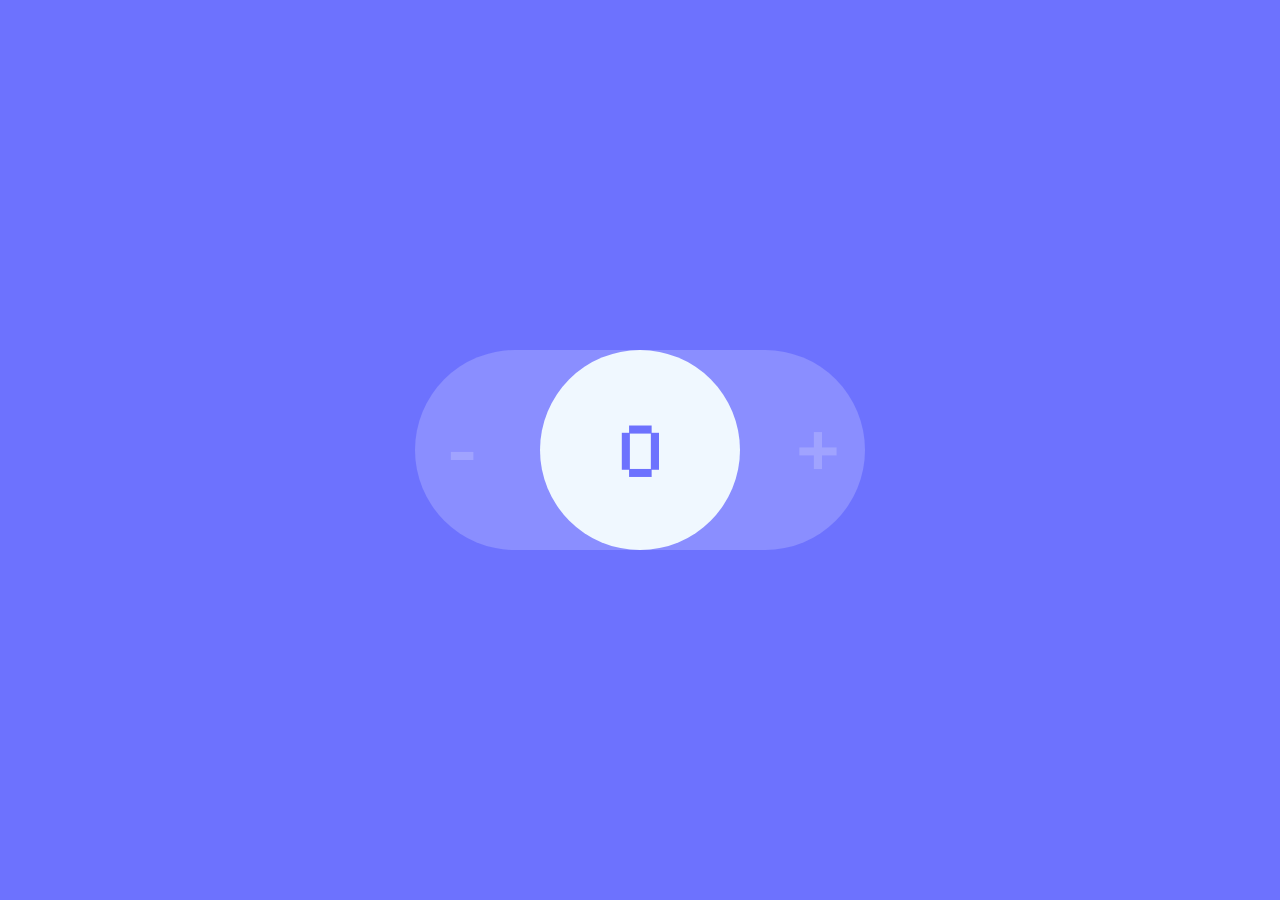
==== index.html @ d8276f0e "Modifica Totale Utilizzo classi Bootstrap per snellire index.html, modifico css + responsive all dev" ====
<!DOCTYPE html>
<html lang="en">
<head>
    <meta charset="UTF-8">
    <meta name="viewport" content="width=device-width, initial-scale=1.0">
    <link href="https://cdn.jsdelivr.net/npm/bootstrap@5.0.2/dist/css/bootstrap.min.css" rel="stylesheet" integrity="sha384-EVSTQN3/azprG1Anm3QDgpJLIm9Nao0Yz1ztcQTwFspd3yD65VohhpuuCOmLASjC" crossorigin="anonymous">
    <link rel="stylesheet" href="./css/style.css">
    <link rel="preconnect" href="https://fonts.googleapis.com">
    <link rel="preconnect" href="https://fonts.gstatic.com" crossorigin>
    <link href="https://fonts.googleapis.com/css2?family=Pixelify+Sans&display=swap" rel="stylesheet">
    <title>Counter</title>
</head>

<body>
    
    <div class="container-fluid">
        <div class="row">
            <div class="col-12">
                <div class="box">
                    <div class="row" id="myRowDue">
                        
                        <div class="col-md-3" id="colTasto">
                            <button id="meno">-</button>
                        </div>
                        <div class="col-md-6" id="colCerchio">
                            <p id="counter">0</p>
                        </div>
                        <div class="col-md-3 tastoPiu" id="colTasto">
                            <button id="piu">+</button>
                        </div>
                    </div>
                </div>
            </div>
        </div>
    </div>

    <script src="https://cdn.jsdelivr.net/npm/bootstrap@5.0.2/dist/js/bootstrap.bundle.min.js" integrity="sha384-MrcW6ZMFYlzcLA8Nl+NtUVF0sA7MsXsP1UyJoMp4YLEuNSfAP+JcXn/tWtIaxVXM" crossorigin="anonymous"></script>
    <script src="./js/index.js"></script>

</body>

</html>
---- css/style.css ----
body{
    background-color: #6d72fe;
    font-family: 'Pixelify Sans', sans-serif;
}

.container-fluid{
    height: 100vh;
    display: flex;
    flex-direction: column;
    justify-content: center;
    align-items: center;
}

.col-12{
    text-align: center;
    
}

.box{
    background-color: #8a8eff;
    width: 450px;
    height: 200px;
    border-radius: 110px 110px 110px 110px;
}

#colTasto{
    display: flex;
    flex-direction: column;
    justify-content: center; 
    height: 200px; 
}

#colCerchio{
    display: flex;
    flex-direction: column;
    justify-content: center; 
    align-items: center;
}

button{
    font-size: larger;
    color: #A0A3FF;
    background: transparent;
    border-color: transparent;
    font-size: 80px;
}

button:hover{
    color: aliceblue;
}

#counter{
    border-radius: 50%;
    width: 200px;
    height: 200px;
    background-color: aliceblue;
    display: flex;
    flex-direction: column;
    justify-content: center; 
    font-size: 80px;
    color: #6d72fe;
}


@media only screen and (max-width: 790px) {
    .row>* {
        width: auto!important;
        
    }

    #myRowDue{
        justify-content: center;
    }
}   

@media only screen and (max-width: 390px) {

    .row{
        height: 130px;
    }

    #counter{
        height: 130px;
        width: 130px;
    }

    .box{
        width: 350px;
        height: 130px;
    }

    #colCerchio{
        display: flex;
        justify-content: flex-start;
    }

    #colTasto{
        display: flex;
        justify-content: flex-start;
    }

    .tastoPiu{
        padding-left: 2px!important;
        padding-right: 0px!important;
    }
}
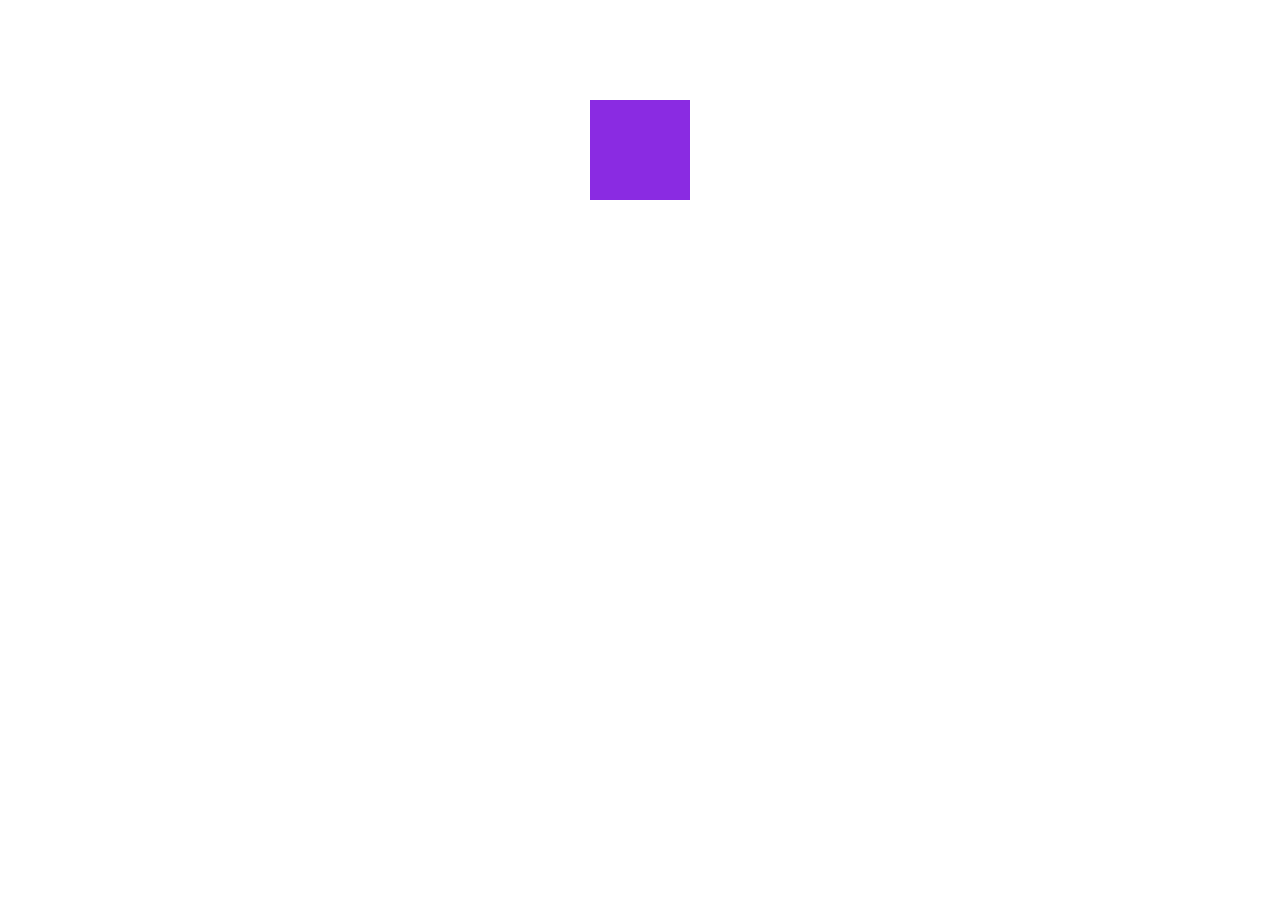
==== commit ba79b3a7: "Responsive Test purple square creo un quadrato per capire il funzionamento responsive su iphone" ====
--- a/index.html
+++ b/index.html
@@ -12,27 +12,41 @@
 </head>
 
 <body>
+
+    <div class="container">
+        <div class="row">
+            <div class="col"></div>
+            <div class="col">
+                <div class="container" id="box">
+
+                </div>
+            </div>
+            <div class="col"></div>
+        </div>
+    </div>
     
-    <div class="container-fluid">
+    <!-- <div class="container-fluid">
         <div class="row">
-            <div class="col-12">
+            <div class="col"></div>
+            <div class="col">
                 <div class="box">
                     <div class="row" id="myRowDue">
                         
-                        <div class="col-md-3" id="colTasto">
+                        <div class="col-3 col-md-3" id="colTasto">
                             <button id="meno">-</button>
                         </div>
-                        <div class="col-md-6" id="colCerchio">
+                        <div class="col-6 col-md-6" id="colCerchio">
                             <p id="counter">0</p>
                         </div>
-                        <div class="col-md-3 tastoPiu" id="colTasto">
+                        <div class="col-3 col-md-3 tastoPiu" id="colTasto">
                             <button id="piu">+</button>
                         </div>
                     </div>
                 </div>
             </div>
+            <div class="col"></div>
         </div>
-    </div>
+    </div> -->
 
     <script src="https://cdn.jsdelivr.net/npm/bootstrap@5.0.2/dist/js/bootstrap.bundle.min.js" integrity="sha384-MrcW6ZMFYlzcLA8Nl+NtUVF0sA7MsXsP1UyJoMp4YLEuNSfAP+JcXn/tWtIaxVXM" crossorigin="anonymous"></script>
     <script src="./js/index.js"></script>
--- a/css/style.css
+++ b/css/style.css
@@ -1,4 +1,4 @@
-body{
+/* body{
     background-color: #6d72fe;
     font-family: 'Pixelify Sans', sans-serif;
 }
@@ -11,7 +11,7 @@
     align-items: center;
 }
 
-.col-12{
+.col{
     text-align: center;
     
 }
@@ -73,7 +73,7 @@
     }
 }   
 
-@media only screen and (max-width: 390px) {
+@media only screen and (max-width: 414px) {
 
     .row{
         height: 130px;
@@ -107,4 +107,47 @@
 
 
 
+@media only screen and (max-width: 414px) and (-webkit-device-pixel-ratio: 3){
 
+    .row{
+        height: 130px;
+    }
+
+    #counter{
+        height: 130px;
+        width: 130px;
+    }
+
+    .box{
+        width: 350px;
+        height: 130px;
+    }
+
+    #colCerchio{
+        display: flex;
+        justify-content: flex-start;
+    }
+
+    #colTasto{
+        display: flex;
+        justify-content: flex-start;
+    }
+
+    .tastoPiu{
+        padding-left: 2px!important;
+        padding-right: 0px!important;
+    }
+} 
+ */
+
+
+#box{
+    height: 100px;
+    width: 100px;
+    margin-top: 100px;
+    background-color: blueviolet;
+}
+
+
+
+
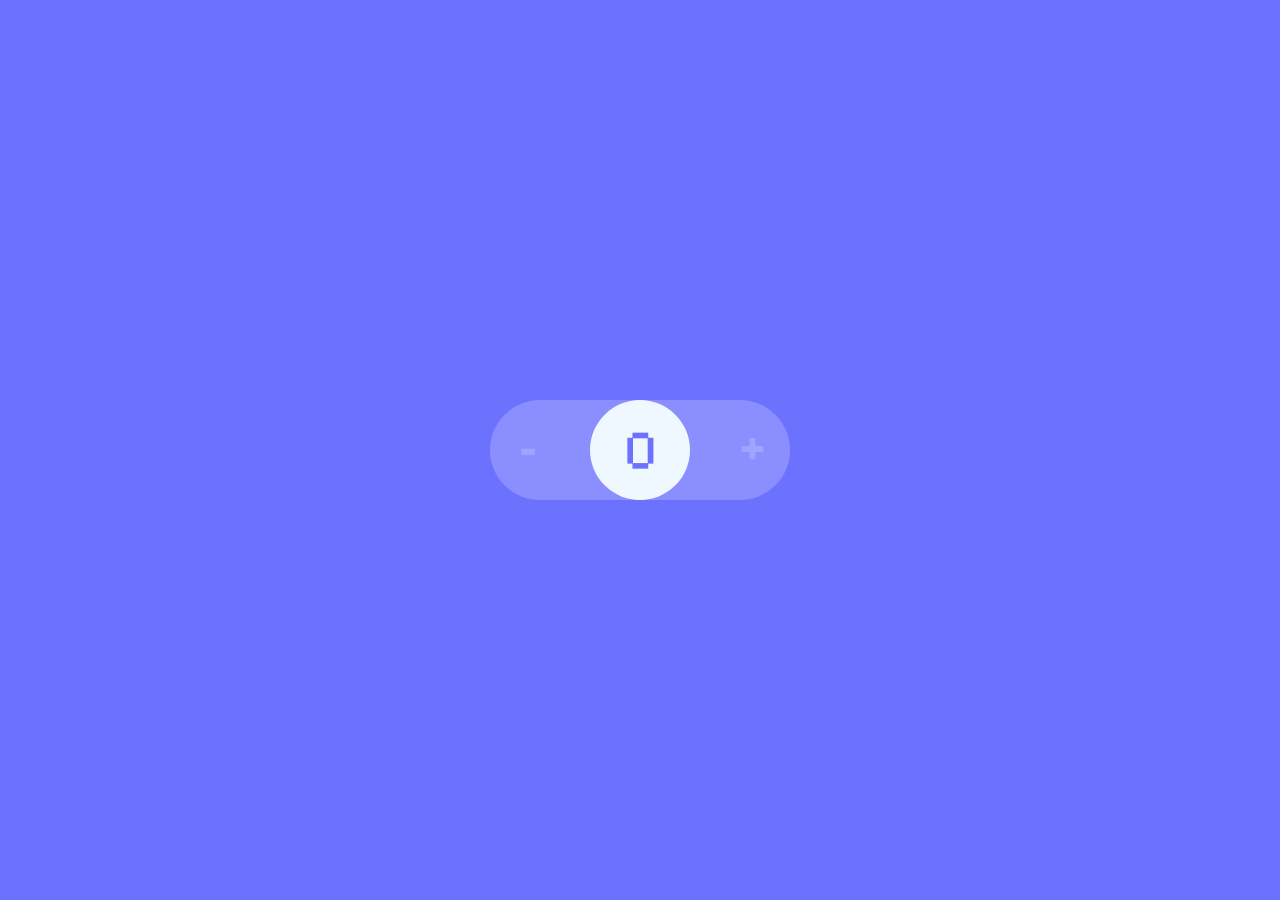
==== commit 8736b0cc: "Responsive Completo Codice html css rivisto" ====
--- a/index.html
+++ b/index.html
@@ -16,29 +16,16 @@
     <div class="container">
         <div class="row">
             <div class="col"></div>
-            <div class="col">
+            <div class="col" id="colBox">
                 <div class="container" id="box">
-
-                </div>
-            </div>
-            <div class="col"></div>
-        </div>
-    </div>
-    
-    <!-- <div class="container-fluid">
-        <div class="row">
-            <div class="col"></div>
-            <div class="col">
-                <div class="box">
-                    <div class="row" id="myRowDue">
-                        
-                        <div class="col-3 col-md-3" id="colTasto">
+                    <div class="row">
+                        <div class="col-3" id="colTasto">
                             <button id="meno">-</button>
                         </div>
-                        <div class="col-6 col-md-6" id="colCerchio">
+                        <div class="col-6" id="colCerchio">
                             <p id="counter">0</p>
                         </div>
-                        <div class="col-3 col-md-3 tastoPiu" id="colTasto">
+                        <div class="col-3 tastoPiu" id="colTasto">
                             <button id="piu">+</button>
                         </div>
                     </div>
@@ -46,7 +33,9 @@
             </div>
             <div class="col"></div>
         </div>
-    </div> -->
+    </div>
+    
+
 
     <script src="https://cdn.jsdelivr.net/npm/bootstrap@5.0.2/dist/js/bootstrap.bundle.min.js" integrity="sha384-MrcW6ZMFYlzcLA8Nl+NtUVF0sA7MsXsP1UyJoMp4YLEuNSfAP+JcXn/tWtIaxVXM" crossorigin="anonymous"></script>
     <script src="./js/index.js"></script>
--- a/css/style.css
+++ b/css/style.css
@@ -1,153 +1,72 @@
-/* body{
+
+body{
     background-color: #6d72fe;
     font-family: 'Pixelify Sans', sans-serif;
 }
 
-.container-fluid{
-    height: 100vh;
+
+#box{
+    height: 100px;
+    width: 300px;
     display: flex;
     flex-direction: column;
-    justify-content: center;
-    align-items: center;
-}
-
-.col{
-    text-align: center;
-    
-}
-
-.box{
+    justify-content: center; 
     background-color: #8a8eff;
-    width: 450px;
-    height: 200px;
     border-radius: 110px 110px 110px 110px;
 }
 
-#colTasto{
-    display: flex;
-    flex-direction: column;
-    justify-content: center; 
-    height: 200px; 
+.tastoPiu{
+    text-align: end;
 }
 
 #colCerchio{
+    text-align: center;
     display: flex;
-    flex-direction: column;
     justify-content: center; 
-    align-items: center;
 }
 
 button{
-    font-size: larger;
+    font-size: 280%;
     color: #A0A3FF;
     background: transparent;
     border-color: transparent;
-    font-size: 80px;
+    font-weight: bold;
 }
 
 button:hover{
     color: aliceblue;
 }
 
+
 #counter{
     border-radius: 50%;
-    width: 200px;
-    height: 200px;
+    width: 100px;
+    height: 100px;
     background-color: aliceblue;
     display: flex;
     flex-direction: column;
     justify-content: center; 
-    font-size: 80px;
+    font-size: 350%;
     color: #6d72fe;
 }
 
+p {
+    margin-top: 0;
+    margin-bottom: 0rem;
+}
 
-@media only screen and (max-width: 790px) {
-    .row>* {
-        width: auto!important;
-        
-    }
+#colTasto{
+    display: flex;
+    justify-content: center; 
+}
 
-    #myRowDue{
-        justify-content: center;
-    }
-}   
-
-@media only screen and (max-width: 414px) {
-
-    .row{
-        height: 130px;
-    }
-
-    #counter{
-        height: 130px;
-        width: 130px;
-    }
-
-    .box{
-        width: 350px;
-        height: 130px;
-    }
-
-    #colCerchio{
-        display: flex;
-        justify-content: flex-start;
-    }
-
-    #colTasto{
-        display: flex;
-        justify-content: flex-start;
-    }
-
-    .tastoPiu{
-        padding-left: 2px!important;
-        padding-right: 0px!important;
-    }
-} 
-
-
-
-@media only screen and (max-width: 414px) and (-webkit-device-pixel-ratio: 3){
-
-    .row{
-        height: 130px;
-    }
-
-    #counter{
-        height: 130px;
-        width: 130px;
-    }
-
-    .box{
-        width: 350px;
-        height: 130px;
-    }
-
-    #colCerchio{
-        display: flex;
-        justify-content: flex-start;
-    }
-
-    #colTasto{
-        display: flex;
-        justify-content: flex-start;
-    }
-
-    .tastoPiu{
-        padding-left: 2px!important;
-        padding-right: 0px!important;
-    }
-} 
- */
-
-
-#box{
-    height: 100px;
-    width: 100px;
-    margin-top: 100px;
-    background-color: blueviolet;
+#colBox{
+    height: 100vh;
+    display: flex;
+    align-items: center;
 }
 
 
 
 
+
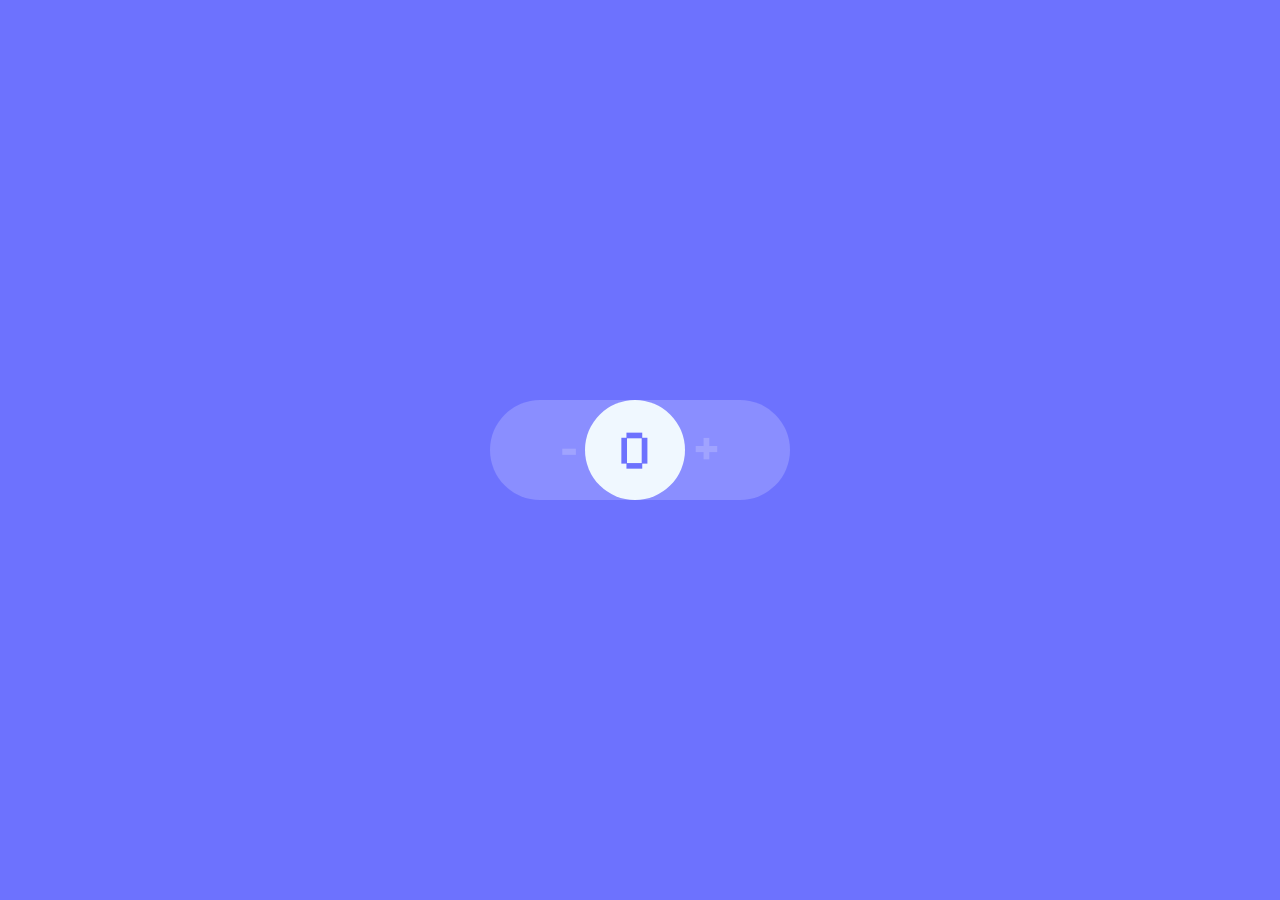
==== commit 2aa38db2: "html + css + js DOM change" ====
--- a/index.html
+++ b/index.html
@@ -8,35 +8,14 @@
     <link rel="preconnect" href="https://fonts.googleapis.com">
     <link rel="preconnect" href="https://fonts.gstatic.com" crossorigin>
     <link href="https://fonts.googleapis.com/css2?family=Pixelify+Sans&display=swap" rel="stylesheet">
+    <link rel="icon" type="image/x-icon" href="./img/favicon-counter.png">
     <title>Counter</title>
 </head>
 
 <body>
 
-    <div class="container">
-        <div class="row">
-            <div class="col"></div>
-            <div class="col" id="colBox">
-                <div class="container" id="box">
-                    <div class="row">
-                        <div class="col-3" id="colTasto">
-                            <button id="meno">-</button>
-                        </div>
-                        <div class="col-6" id="colCerchio">
-                            <p id="counter">0</p>
-                        </div>
-                        <div class="col-3 tastoPiu" id="colTasto">
-                            <button id="piu">+</button>
-                        </div>
-                    </div>
-                </div>
-            </div>
-            <div class="col"></div>
-        </div>
-    </div>
+    <div id="container"></div>
     
-
-
     <script src="https://cdn.jsdelivr.net/npm/bootstrap@5.0.2/dist/js/bootstrap.bundle.min.js" integrity="sha384-MrcW6ZMFYlzcLA8Nl+NtUVF0sA7MsXsP1UyJoMp4YLEuNSfAP+JcXn/tWtIaxVXM" crossorigin="anonymous"></script>
     <script src="./js/index.js"></script>
 
--- a/css/style.css
+++ b/css/style.css
@@ -4,25 +4,31 @@
     font-family: 'Pixelify Sans', sans-serif;
 }
 
+#container{
+    display: flex;
+    align-items: center;
+    justify-content: center;
+    height: 100vh;
+    margin: 0;
+}
 
-#box{
+.containerCounter{
     height: 100px;
     width: 300px;
     display: flex;
     flex-direction: column;
     justify-content: center; 
     background-color: #8a8eff;
-    border-radius: 110px 110px 110px 110px;
+    border-radius: 110px 110px 110px 110px;  
 }
 
-.tastoPiu{
-    text-align: end;
-}
-
-#colCerchio{
-    text-align: center;
+.counter{
     display: flex;
-    justify-content: center; 
+    flex-direction: row;
+    align-items: center;
+    justify-content: center;
+    height: 100vh;
+    margin: 0;
 }
 
 button{
@@ -37,36 +43,17 @@
     color: aliceblue;
 }
 
-
-#counter{
+span{
+    display: flex;
+    align-items: center;
+    justify-content: center;
     border-radius: 50%;
     width: 100px;
     height: 100px;
     background-color: aliceblue;
-    display: flex;
-    flex-direction: column;
-    justify-content: center; 
     font-size: 350%;
     color: #6d72fe;
 }
 
-p {
-    margin-top: 0;
-    margin-bottom: 0rem;
-}
-
-#colTasto{
-    display: flex;
-    justify-content: center; 
-}
-
-#colBox{
-    height: 100vh;
-    display: flex;
-    align-items: center;
-}
 
 
-
-
-
